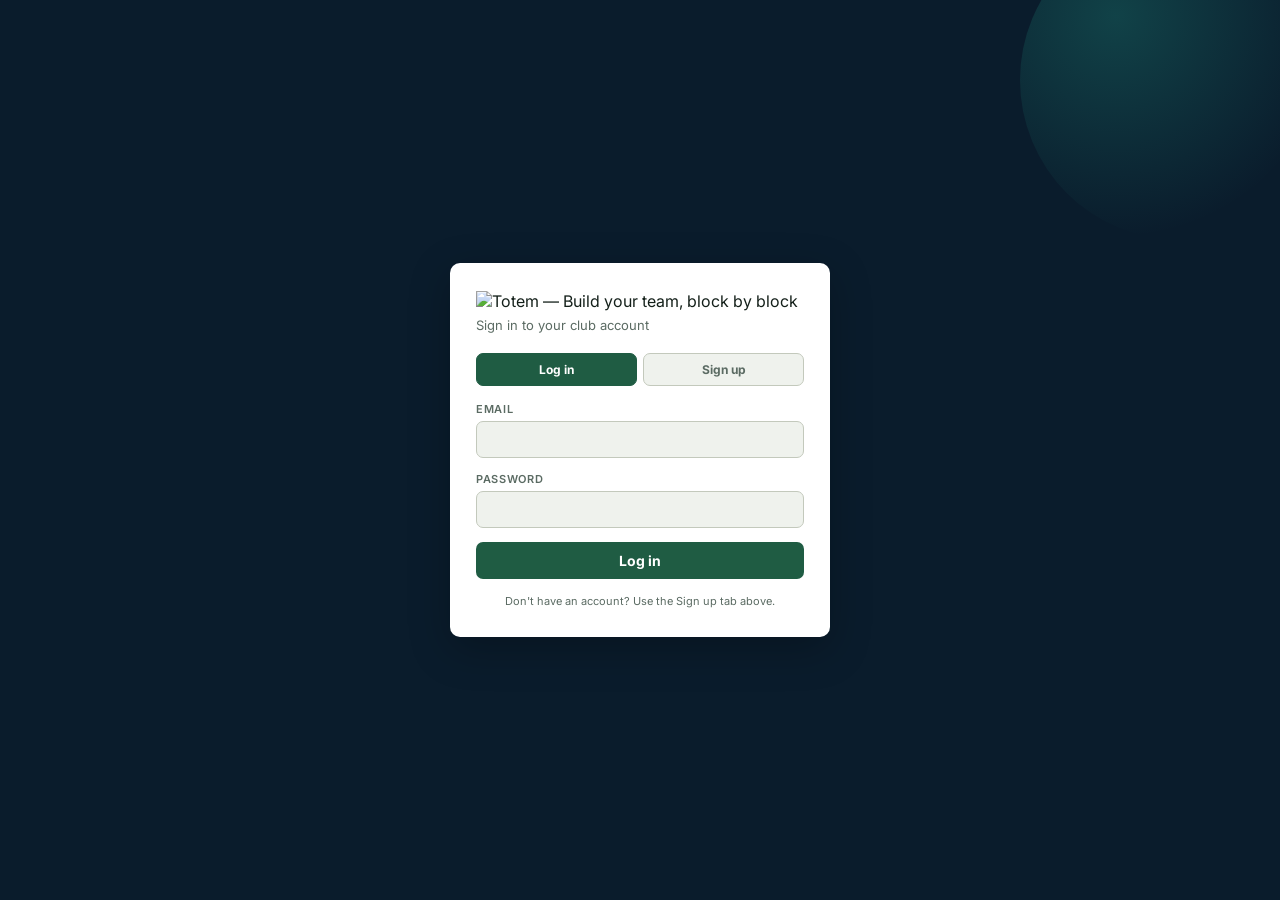
==== index.html @ a927e895 "Add files via upload" ====
<!DOCTYPE html>
<html lang="en">
<head>
<meta charset="UTF-8">
<meta name="viewport" content="width=device-width, initial-scale=1.0">
<title>Totem™ — Team Selection</title>
<link rel="preconnect" href="https://fonts.googleapis.com">
<link href="https://fonts.googleapis.com/css2?family=Bebas+Neue&family=Inter:wght@400;500;600;700&family=JetBrains+Mono:wght@500;700&display=swap" rel="stylesheet">
<link rel="stylesheet" href="styles.css">
</head>
<body>

<div class="auth-shell" id="authShell">
  <div class="auth-card">
    <img class="auth-logo" src="totem-logo.png" alt="Totem — Build your team, block by block">
    <p class="auth-tagline" id="authTagline">Sign in to your club account</p>

    <div class="auth-toggle">
      <button type="button" class="active" data-mode="login">Log in</button>
      <button type="button" data-mode="signup">Sign up</button>
    </div>

    <div id="authError" class="auth-error" style="display:none;"></div>
    <div id="authInfo" class="auth-info" style="display:none;"></div>

    <!-- signup-only: which kind of signup -->
    <div class="field" id="signupTypeField" style="display:none;">
      <div class="auth-toggle">
        <button type="button" class="active" data-signup-type="create">Create a new club</button>
        <button type="button" data-signup-type="join">Join an existing club</button>
      </div>
    </div>
    <div class="field" id="orgNameField" style="display:none;">
      <label>Club / school / team name</label>
      <input type="text" id="authOrgName" placeholder="e.g. Riverside Primary">
    </div>
    <div class="field" id="orgTypeField" style="display:none;">
      <label>What best describes you?</label>
      <div class="chip-check-row">
        <label class="chip-check"><input type="radio" name="authOrgType" value="club" checked><span>Club or single team</span></label>
        <label class="chip-check"><input type="radio" name="authOrgType" value="school"><span>School (multiple teams/sports)</span></label>
      </div>
    </div>
    <div class="field" id="inviteCodeField" style="display:none;">
      <label>Invite code</label>
      <input type="text" id="authInviteCode" placeholder="8-character code from your club admin">
    </div>

    <div class="field">
      <label>Email</label>
      <input type="email" id="authEmail" autocomplete="username">
    </div>
    <div class="field">
      <label>Password</label>
      <input type="password" id="authPassword" autocomplete="current-password">
    </div>
    <button class="btn btn-primary" id="btnLogin" style="width:100%;">Log in</button>
    <p class="auth-hint" id="authHint">Don't have an account? Use the Sign up tab above.</p>
  </div>
</div>

<div id="appRoot" style="display:none;">
<header class="top">
  <div class="header-account" id="headerAccount" style="display:none;">
    <span id="headerAccountEmail"></span>
    <button type="button" id="btnInviteStaff" style="display:none;">Invite staff</button>
    <button type="button" id="btnRenameClub" style="display:none;">Club settings</button>
    <button type="button" id="btnLogout">Log out</button>
  </div>
  <div class="brand-row">
    <div class="totem-mark-icon"><img src="totem-icon-white.png" alt="Totem"></div>
    <h1>TOTEM<sup class="tm">™</sup></h1>
    <span class="org-badge" id="orgBadge" style="display:none;"></span>
  </div>
  <p class="tagline">Build your team, block by block.</p>
  <nav class="sports" id="sportTabs"></nav>
</header>

<nav class="quicknav" id="quicknav">
  <button type="button" data-target="sec-roster">Roster</button>
  <button type="button" data-target="sec-picks">Picks</button>
  <button type="button" data-target="sec-sides">Sides</button>
  <button type="button" data-target="sec-fixtures">Fixtures</button>
  <button type="button" data-target="sec-results">Results</button>
  <button type="button" data-target="sec-coaches">Coaches</button>
  <button type="button" data-target="sec-leaderboard">Leaderboard</button>
</nav>

<div class="usage-banner" id="usageBanner" style="display:none;"></div>

<main>

  <div class="panel add-form" id="addForm">
    <div class="field grow">
      <label>Player name</label>
      <input type="text" id="inName" placeholder="e.g. Amahle Dlamini">
    </div>
    <div class="field">
      <label>Date of birth</label>
      <input type="date" id="inDob" style="width:150px;">
    </div>
    <div class="field" id="inPositionField">
      <label id="inPositionLabel">Position</label>
      <select id="inPosition"></select>
    </div>
    <div class="field grow" id="inPositionsMultiField" style="display:none;">
      <label id="inPositionsMultiLabel">Events</label>
      <div class="multiselect" id="inPositionsMultiWrap">
        <button type="button" class="multiselect-toggle" id="inPositionsMultiToggle">Select events ▾</button>
        <div class="multiselect-panel" id="inPositionsMulti"></div>
      </div>
    </div>
    <div class="field">
      <label>VO2 max (optional)</label>
      <input type="number" id="inVo2max" min="10" max="90" step="0.1" placeholder="e.g. 48.5" style="width:100px;">
    </div>
    <button class="btn btn-primary" id="btnAddPlayer">+ Add player</button>
  </div>
  <p class="dob-hint">Age group is based on the age a player turns during this calendar year — e.g. anyone turning 9 this year plays U9, whether or not their birthday has happened yet. VO2 max is read from whatever fitness app/device a family already uses (Garmin, Apple Fitness, Samsung Health, Suunto) and typed in — no device connection needed.</p>

  <div class="section-title">
    <h2>Metric fields</h2>
    <button class="settings-toggle" id="toggleMetrics">Manage fields</button>
  </div>
  <div class="panel metric-manager" id="metricManager">
    <div id="metricFieldList"></div>
    <div class="metric-manager-row">
      <input type="text" id="newFieldName" placeholder="Add a new metric, e.g. Endurance">
      <button class="btn btn-ghost btn-small" id="btnAddField">Add field</button>
    </div>
  </div>

  <div class="section-title">
    <h2 id="positionsTitle">Positions</h2>
    <button class="settings-toggle" id="togglePositions">Manage positions</button>
  </div>
  <div class="panel metric-manager" id="positionsManager">
    <div class="field" id="positionsAgeGroupField" style="display:none; margin-bottom:10px;">
      <label id="positionsAgeGroupLabel">Age group</label>
      <select id="positionsAgeGroupSelect" style="width:110px;"></select>
    </div>
    <div id="positionFieldList"></div>
    <div class="metric-manager-row">
      <input type="text" id="newPositionName" placeholder="Add a new position">
      <button class="btn btn-ghost btn-small" id="btnAddPosition">Add</button>
    </div>
  </div>

  <div class="section-title" id="sec-coaches">
    <h2>Head coaches</h2>
    <span class="sub">one coach per age group</span>
  </div>
  <div class="panel add-form" id="coachAddForm">
    <div class="field">
      <label>Age group</label>
      <select id="inCoachAgeGroup" style="width:110px;"></select>
    </div>
    <div class="field grow">
      <label>Coach name</label>
      <input type="text" id="inCoachName" placeholder="e.g. Thabo Nkosi">
    </div>
    <div class="field grow">
      <label>Email (required)</label>
      <input type="email" id="inCoachEmail" placeholder="coach@club.com">
    </div>
    <div class="field">
      <label>Cellphone (optional)</label>
      <input type="tel" id="inCoachPhone" placeholder="082 123 4567">
    </div>
    <button class="btn btn-primary" id="btnAddCoach">+ Assign coach</button>
  </div>
  <div id="coachGrid" class="picks-grid"></div>

  <div class="section-title" id="sec-roster">
    <h2 id="rosterTitle">Roster</h2>
    <span class="sub">tap a card to rate</span>
  </div>

  <div class="filters">
    <input type="text" id="filterSearch" placeholder="Search by name…" class="roster-search">
    <select id="filterAge">
      <option value="">All ages</option>
    </select>
    <select id="filterPosition">
      <option value="">All positions</option>
    </select>
    <span class="count-chip" id="rosterCount"></span>
  </div>

  <div id="rosterGrid" class="grid"></div>

  <div class="section-title" id="sec-picks">
    <h2>Totem picks</h2>
    <span class="sub" id="picksSub">best-rated player per position &amp; age group</span>
  </div>
  <div id="picksGrid" class="picks-grid"></div>

  <div class="section-title" id="sec-sides">
    <h2>Team sides</h2>
    <span class="sub" id="sidesSub">players ranked into A–E sides by position &amp; age group</span>
  </div>
  <div class="sides-tabs" id="sidesAgeTabs"></div>
  <div class="coach-banner" id="sidesCoachBanner"></div>
  <div id="sidesBoard" class="sides-board"></div>

  <div class="section-title" id="sec-fixtures">
    <h2>Fixtures calendar</h2>
    <span class="sub" id="fixturesSub">plan matches &amp; auto-build the best team per age group</span>
  </div>
  <div class="panel fixtures-panel">
    <div class="calendar-head">
      <button class="btn btn-ghost btn-small" id="calPrev">‹</button>
      <div class="calendar-title" id="calTitle"></div>
      <button class="btn btn-ghost btn-small" id="calNext">›</button>
      <button class="btn btn-primary btn-small" id="btnAddFixture" style="margin-left:auto;">+ Add fixture</button>
    </div>
    <div class="calendar-grid" id="calendarGrid"></div>
  </div>

  <div id="fixtureList" class="fixture-list"></div>
  <div id="fixtureDetail"></div>

  <div class="section-title" id="sec-results">
    <h2>Results &amp; stats</h2>
    <span class="sub">season record, top scorers &amp; personal bests</span>
  </div>
  <div class="sides-tabs" id="dashAgeTabs"></div>
  <button class="btn btn-ghost btn-small" id="btnPrintSeason" style="margin-bottom:14px;" type="button">Print season summary</button>
  <div id="dashBody"></div>

  <div class="section-title" id="sec-leaderboard">
    <h2>Coach leaderboard</h2>
    <span class="sub">win rate across every team sport &amp; age group, club-wide</span>
  </div>
  <div id="coachLeaderboard"></div>

  <footer class="note">
    Totem stores your roster locally to this app. Ratings are out of 10 per metric.
    <span class="legal">Totem™ is a trademark of Hyperianlabs. All rights reserved.</span>
  </footer>
</main>

<button class="back-to-top" id="backToTop" title="Back to top" type="button">↑</button>

<div class="overlay" id="fixtureModal">
  <div class="modal modal-wide">
    <h3 id="fixtureModalTitle">Add a fixture</h3>
    <div class="field" id="fxTypeField" style="display:none;">
      <label>Type</label>
      <div class="chip-check-row">
        <label class="chip-check"><input type="radio" name="fxType" value="match" checked><span>Match (vs opponent)</span></label>
        <label class="chip-check"><input type="radio" name="fxType" value="trial"><span>Trial (time trial)</span></label>
      </div>
    </div>
    <div class="field">
      <label>Date</label>
      <input type="date" id="fxDate">
    </div>
    <div class="field grow">
      <label id="fxOpponentLabel">Opponent</label>
      <input type="text" id="fxOpponent" placeholder="e.g. St Mary's">
    </div>
    <div class="field">
      <label>Venue (optional)</label>
      <input type="text" id="fxVenue" list="venueList" placeholder="Home / Away / Ground name" autocomplete="off">
      <datalist id="venueList"></datalist>
    </div>
    <div class="field">
      <label>Venue address (optional)</label>
      <input type="text" id="fxVenueAddress" placeholder="For directions — saved for next time you use this venue">
    </div>
    <div class="field">
      <label id="fxAgeGroupsLabel">Age groups &amp; sides playing</label>
      <div id="fxAgeGroups" class="fx-groups"></div>
    </div>
    <div class="modal-actions">
      <button class="btn btn-ghost btn-small" id="cancelFixture">Cancel</button>
      <button class="btn btn-primary btn-small" id="confirmFixture">Save fixture</button>
    </div>
  </div>
</div>

<div class="overlay" id="resultModal">
  <div class="modal modal-wide">
    <h3 id="resultModalTitle">Capture result</h3>
    <div id="resultModalBody"></div>
    <div class="modal-actions">
      <button class="btn btn-ghost btn-small" id="cancelResult">Cancel</button>
      <button class="btn btn-primary btn-small" id="confirmResult">Save result</button>
    </div>
  </div>
</div>

<div class="overlay" id="trialResultModal">
  <div class="modal modal-wide">
    <h3 id="trialResultModalTitle">Capture trial results</h3>
    <div id="trialResultModalBody"></div>
    <div class="modal-actions">
      <button class="btn btn-ghost btn-small" id="cancelTrialResult">Cancel</button>
      <button class="btn btn-primary btn-small" id="confirmTrialResult">Save results</button>
    </div>
  </div>
</div>

<div class="overlay" id="renameClubModal">
  <div class="modal">
    <h3>Club settings</h3>
    <div class="field">
      <label>Club / school / team name</label>
      <input type="text" id="renameClubInput" placeholder="e.g. Kingsmead">
    </div>
    <div class="field">
      <label>What best describes you?</label>
      <div class="chip-check-row">
        <label class="chip-check"><input type="radio" name="renameClubType" value="club"><span>Club or single team</span></label>
        <label class="chip-check"><input type="radio" name="renameClubType" value="school"><span>School (multiple teams/sports)</span></label>
      </div>
      <p class="icon-picker-hint">This affects your free-plan usage allowance — schools naturally rack up more results across more teams.</p>
    </div>
    <div class="modal-actions">
      <button class="btn btn-ghost btn-small" id="cancelRenameClub">Cancel</button>
      <button class="btn btn-primary btn-small" id="confirmRenameClub">Save</button>
    </div>
  </div>
</div>

<div class="overlay" id="sportModal">
  <div class="modal modal-wide">
    <h3>Add a sport</h3>
    <div class="field">
      <label>Quick add</label>
      <div class="chip-check-row">
        <button type="button" class="btn btn-ghost btn-small" id="quickAddSwimming">+ Swimming</button>
        <button type="button" class="btn btn-ghost btn-small" id="quickAddAthletics">+ Athletics</button>
      </div>
      <p class="icon-picker-hint">Pre-built with the right events per age group — or set up any other sport manually below.</p>
    </div>
    <div class="field">
      <label>Sport name</label>
      <input type="text" id="newSportName" placeholder="e.g. Rugby">
    </div>
    <div class="field">
      <label>Icon</label>
      <div class="icon-picker" id="newSportIconPicker"></div>
      <p class="icon-picker-hint">No match? No problem — Totem shows a clean initials badge automatically.</p>
    </div>
    <div class="field">
      <label id="newSportPositionsLabel">Positions (comma separated)</label>
      <input type="text" id="newSportPositions" placeholder="e.g. Prop, Hooker, Fly-half">
    </div>
    <div class="field">
      <label>Sport type</label>
      <div class="chip-check-row">
        <label class="chip-check"><input type="radio" name="newSportType" value="team" checked><span>Team (score-based)</span></label>
        <label class="chip-check"><input type="radio" name="newSportType" value="individual"><span>Individual (times/places)</span></label>
      </div>
    </div>
    <div class="modal-actions">
      <button class="btn btn-ghost btn-small" id="cancelSport">Cancel</button>
      <button class="btn btn-primary btn-small" id="confirmSport">Add sport</button>
    </div>
  </div>
</div>

<script src="https://cdn.jsdelivr.net/npm/@supabase/supabase-js@2/dist/umd/supabase.min.js"></script>
<script src="config.js"></script>
<script src="app.js"></script>
</div><!-- /#appRoot -->
</body>
</html>
---- styles.css ----
:root{
    --ink:#14201A;
    --chalk:#EFF2ED;
    --panel:#FFFFFF;
    --pitch:#1F5C43;
    --pitch-deep:#123527;
    --pitch-light:#2E7A57;
    --gold:#E3A62F;
    --gold-deep:#B9840F;
    --clay:#C1542E;
    --slate:#5B6B63;
    --line:#DBDFD5;
    --line-strong:#C3C9BC;
    --radius:10px;
    --shadow:0 1px 2px rgba(20,32,26,0.06), 0 6px 20px rgba(20,32,26,0.06);
    /* Totem brand (rebrand palette) */
    --brand-navy:#0A1C2C;
    --brand-navy-deep:#0A1A18;
    --brand-mint:#30EFC6;
    --brand-mint-deep:#14B891;
  }
  html{scroll-behavior:smooth; scroll-padding-top:52px;}
  *{box-sizing:border-box;}
  body{
    margin:0;
    background:var(--chalk);
    color:var(--ink);
    font-family:'Inter',sans-serif;
    -webkit-font-smoothing:antialiased;
  }
  .display{font-family:'Bebas Neue',sans-serif; letter-spacing:0.03em;}
  .mono{font-family:'JetBrains Mono',monospace;}

  /* ===== Header ===== */
  header.top{
    background:var(--brand-navy);
    color:var(--chalk);
    padding:22px 28px 18px;
    position:relative;
    overflow:hidden;
  }
  header.top::after{
    content:"";
    position:absolute; right:-40px; top:-60px;
    width:220px; height:220px; border-radius:50%;
    background:radial-gradient(circle at 30% 30%, rgba(48,239,198,0.22), transparent 70%);
  }
  .brand-row{display:flex; align-items:center; gap:14px; position:relative; z-index:1;}
  .brand-row h1{
    font-size:38px; margin:0; line-height:0.9;
    font-family:'Bebas Neue',sans-serif; letter-spacing:0.04em;
  }
  .brand-row h1 .tm{
    font-family:'Inter',sans-serif; font-size:14px; letter-spacing:0; font-weight:600;
    vertical-align:super; margin-left:2px; color:var(--brand-mint);
  }
  .totem-mark-icon{height:40px; width:auto; flex-shrink:0; display:flex; align-items:center;}
  .totem-mark-icon img{height:100%; width:auto; display:block;}
  .tagline{margin:2px 0 0; font-size:13px; color:#A9C9C0; font-weight:500; letter-spacing:0.02em; position:relative; z-index:1;}
  .org-badge{
    background:rgba(48,239,198,0.15); color:var(--brand-mint); border:1px solid rgba(48,239,198,0.35);
    font-family:'Inter',sans-serif; font-size:11px; font-weight:700; letter-spacing:0.03em;
    padding:4px 11px; border-radius:999px; align-self:center; margin-left:2px;
  }

  nav.sports{
    display:flex; gap:8px; margin-top:18px; flex-wrap:wrap; position:relative; z-index:1;
  }
  .sport-tab{
    display:flex; align-items:center; gap:8px;
    padding:9px 16px; border-radius:999px;
    background:rgba(255,255,255,0.08); color:var(--chalk);
    border:1px solid rgba(255,255,255,0.18);
    cursor:pointer; font-weight:600; font-size:14px;
    transition:background .15s ease, transform .1s ease;
  }
  .sport-tab:hover{background:rgba(255,255,255,0.16);}
  .sport-tab.active{background:var(--brand-mint); color:var(--brand-navy-deep); border-color:var(--brand-mint);}
  .sport-tab .icon{font-size:16px; display:inline-flex; align-items:center;}
  .sport-icon-svg{display:block; flex-shrink:0;}
  .ui-icon{display:inline-block; vertical-align:-2px; flex-shrink:0;}
  .sport-icon-badge{
    display:inline-flex; align-items:center; justify-content:center; flex-shrink:0;
    border-radius:50%; background:rgba(255,255,255,0.16); color:inherit; font-weight:800;
    letter-spacing:0.02em; line-height:1;
  }
  .sport-tab.active .sport-icon-badge{background:rgba(20,53,39,0.18);}
  .sport-tab.add{background:transparent; border-style:dashed;}

  /* ===== Quick nav ===== */
  .quicknav{
    position:sticky; top:0; z-index:40; background:var(--panel); border-bottom:1px solid var(--line);
    display:flex; gap:6px; padding:9px 20px; overflow-x:auto; box-shadow:0 1px 0 rgba(20,32,26,0.04);
    -ms-overflow-style:none; scrollbar-width:none;
  }
  .quicknav::-webkit-scrollbar{display:none;}

  .usage-banner{
    display:none; align-items:center; justify-content:center; gap:14px; flex-wrap:wrap;
    background:#FFF3E8; border-bottom:1px solid #F5D9BC; color:#8A5A1F;
    padding:10px 20px; font-size:13px; font-weight:600; text-align:center;
  }
  .usage-banner button{
    background:var(--pitch); color:#fff; border:none; border-radius:999px; padding:6px 16px;
    font-size:12px; font-weight:700; cursor:pointer; font-family:'Inter',sans-serif;
  }
  .quicknav button{
    flex-shrink:0; padding:6px 13px; border-radius:999px; font-size:12px; font-weight:700;
    color:var(--slate); background:var(--chalk); border:1px solid var(--line); cursor:pointer;
    font-family:'Inter',sans-serif; transition:background .12s ease, color .12s ease;
  }
  .quicknav button:hover{background:#E4E9DF; color:var(--pitch-deep);}
  .quicknav button.active{background:var(--pitch); color:#fff; border-color:var(--pitch);}

  .back-to-top{
    position:fixed; bottom:20px; right:20px; width:42px; height:42px; border-radius:50%;
    background:var(--pitch-deep); color:#fff; border:none; box-shadow:0 4px 14px rgba(0,0,0,0.25);
    font-size:16px; cursor:pointer; display:none; align-items:center; justify-content:center;
    z-index:45; transition:background .15s ease;
  }
  .back-to-top:hover{background:var(--pitch);}
  .back-to-top.show{display:flex;}

  /* ===== Layout ===== */
  main{max-width:1180px; margin:0 auto; padding:24px 28px 60px;}

  .panel{
    background:var(--panel); border:1px solid var(--line);
    border-radius:var(--radius); box-shadow:var(--shadow);
  }

  .section-title{
    display:flex; align-items:center; justify-content:space-between;
    margin:28px 0 12px;
  }
  .section-title h2{
    font-family:'Bebas Neue',sans-serif; letter-spacing:0.03em;
    font-size:22px; margin:0; color:var(--pitch-deep);
  }
  .section-title .sub{font-size:12px; color:var(--slate); font-weight:500;}

  /* ===== Add player form ===== */
  .add-form{
    padding:18px 20px; display:flex; gap:12px; flex-wrap:wrap; align-items:flex-end;
  }
  .dob-hint{font-size:11px; color:var(--slate); margin:6px 2px 0; line-height:1.5;}
  .dob-estimated{color:var(--gold-deep); font-weight:700; font-size:10px;}
  .field{display:flex; flex-direction:column; gap:5px;}
  .field label{font-size:11px; text-transform:uppercase; letter-spacing:0.06em; color:var(--slate); font-weight:600;}
  .field input, .field select{
    border:1px solid var(--line-strong); border-radius:7px; padding:9px 10px;
    font-size:14px; font-family:'Inter',sans-serif; background:var(--chalk);
    min-width:120px;
  }
  .field input:focus, .field select:focus{outline:2px solid var(--pitch-light); outline-offset:1px;}
  .field.grow{flex:1; min-width:160px;}
  .btn{
    border:none; border-radius:7px; padding:10px 18px; font-weight:700; font-size:14px;
    cursor:pointer; font-family:'Inter',sans-serif; transition:transform .08s ease, filter .15s ease;
  }
  .btn:active{transform:scale(0.97);}
  .btn-primary{background:var(--pitch); color:#fff;}
  .btn-primary:hover{filter:brightness(1.1);}
  .btn-ghost{background:transparent; color:var(--pitch-deep); border:1px solid var(--line-strong);}
  .btn-ghost:hover{background:var(--chalk);}
  .btn-danger{background:transparent; color:var(--clay); border:1px solid transparent;}
  .btn-danger:hover{text-decoration:underline;}
  .btn-small{padding:6px 12px; font-size:12px;}

  /* ===== Filters ===== */
  .filters{display:flex; gap:10px; align-items:center; margin:14px 0; flex-wrap:wrap;}
  .roster-search{
    border:1px solid var(--line-strong); border-radius:999px; padding:7px 14px;
    font-size:13px; font-family:'Inter',sans-serif; background:var(--panel); min-width:160px;
  }
  .roster-search:focus{outline:2px solid var(--pitch-light); outline-offset:1px;}
  .filters select{
    border:1px solid var(--line-strong); border-radius:999px; padding:7px 14px;
    font-size:13px; background:var(--panel); font-weight:500;
  }
  .count-chip{
    margin-left:auto; font-size:12px; color:var(--slate); font-weight:600;
  }

  /* ===== Roster grid ===== */
  .roster-empty{
    padding:50px 20px; text-align:center; color:var(--slate);
  }
  .roster-empty .glyph{display:flex; align-items:center; justify-content:center; margin-bottom:10px; color:var(--line-strong);}
  .roster-empty h3{margin:0 0 6px; color:var(--pitch-deep); font-family:'Bebas Neue',sans-serif; letter-spacing:0.03em; font-size:20px;}

  .grid{
    display:grid; grid-template-columns:repeat(auto-fill, minmax(250px,1fr)); gap:14px;
  }

  .player-card{
    background:var(--panel); border:1px solid var(--line); border-radius:var(--radius);
    padding:16px; position:relative; box-shadow:var(--shadow);
    display:flex; flex-direction:column; gap:12px;
  }
  .player-card.pick{
    border-color:var(--gold);
    box-shadow:0 0 0 2px rgba(227,166,47,0.35), var(--shadow);
  }
  .pick-badge{
    position:absolute; top:-9px; right:12px;
    background:var(--gold); color:var(--pitch-deep);
    font-size:10px; font-weight:800; letter-spacing:0.05em;
    padding:3px 9px; border-radius:999px; text-transform:uppercase;
    box-shadow:0 2px 6px rgba(0,0,0,0.15);
  }
  .card-head{display:flex; justify-content:space-between; align-items:flex-start; gap:8px;}
  .card-head .name{font-size:17px; font-weight:700; margin:0;}
  .card-head .meta{font-size:12px; color:var(--slate); margin-top:2px;}
  .badge-row{display:flex; gap:6px; flex-wrap:wrap;}
  .badge{
    font-size:11px; font-weight:700; padding:3px 8px; border-radius:999px;
    background:var(--chalk); color:var(--pitch-deep); border:1px solid var(--line);
  }

  .card-body{display:flex; gap:14px; align-items:center; flex-wrap:wrap;}
  .vo2-box{border-left:1px dashed var(--line); padding-left:14px;}
  .vo2-box .val{color:var(--gold-deep);}
  .totem-mini{display:flex; gap:3px; align-items:flex-end; height:54px;}
  .totem-mini .blk{width:9px; border-radius:2px;}
  .score-box{display:flex; flex-direction:column; align-items:flex-start;}
  .score-box .val{font-family:'JetBrains Mono',monospace; font-size:26px; font-weight:700; color:var(--pitch-deep); line-height:1;}
  .score-box .lbl{font-size:10px; color:var(--slate); text-transform:uppercase; letter-spacing:0.05em; margin-top:2px;}

  .card-actions{display:flex; gap:8px; margin-top:auto;}

  /* expanded metrics */
  .metrics-panel{
    border-top:1px dashed var(--line); padding-top:12px; display:flex; flex-direction:column; gap:10px;
  }
  .metric-row{display:flex; align-items:center; gap:10px;}
  .metric-row .m-label{font-size:12px; width:92px; flex-shrink:0; color:var(--slate); font-weight:600;}
  .metric-row input[type=range]{flex:1; accent-color:var(--pitch);}
  .metric-row .m-val{font-family:'JetBrains Mono',monospace; font-size:13px; width:22px; text-align:right; font-weight:700; color:var(--pitch-deep);}

  /* ===== Top picks panel ===== */
  .picks-grid{display:grid; grid-template-columns:repeat(auto-fill,minmax(210px,1fr)); gap:12px;}
  .pick-card{
    background:var(--pitch-deep); color:var(--chalk); border-radius:var(--radius);
    padding:14px 16px; position:relative; overflow:hidden;
  }
  .pick-card::before{
    content:""; position:absolute; right:-20px; bottom:-30px; width:110px; height:110px;
    border-radius:50%; background:radial-gradient(circle, rgba(227,166,47,0.25), transparent 70%);
  }
  .pick-card .pos{font-size:11px; letter-spacing:0.08em; text-transform:uppercase; color:var(--gold); font-weight:800;}
  .pick-card .pname{font-size:19px; font-weight:700; margin:3px 0 2px;}
  .pick-card .page{font-size:12px; color:#CFE3D6;}
  .pick-card .pscore{font-family:'JetBrains Mono',monospace; font-size:22px; font-weight:700; margin-top:8px; color:var(--gold);}

  /* ===== Settings / metric fields ===== */
  .settings-toggle{
    display:flex; align-items:center; gap:6px; font-size:12px; color:var(--slate);
    background:transparent; border:none; cursor:pointer; font-weight:600; padding:4px 0;
  }
  .settings-toggle:hover{color:var(--pitch-deep);}
  .metric-manager{padding:16px 20px; display:none; flex-direction:column; gap:10px;}
  .metric-manager.open{display:flex;}
  .metric-manager-row{display:flex; gap:8px; align-items:center;}
  .metric-manager-row input{
    flex:1; border:1px solid var(--line-strong); border-radius:7px; padding:7px 10px; font-size:13px;
  }

  /* ===== Modal ===== */
  .overlay{
    position:fixed; inset:0; background:rgba(20,32,26,0.45);
    display:none; align-items:center; justify-content:center; z-index:50; padding:20px;
  }
  .overlay.open{display:flex;}
  .modal{
    background:var(--panel); border-radius:var(--radius); padding:22px; width:100%; max-width:380px;
    box-shadow:0 12px 40px rgba(0,0,0,0.25);
  }
  .modal h3{margin:0 0 14px; font-family:'Bebas Neue',sans-serif; font-size:22px; letter-spacing:0.03em; color:var(--pitch-deep);}
  .modal .field{width:100%; margin-bottom:12px;}

  .icon-picker{display:grid; grid-template-columns:repeat(6,1fr); gap:6px;}
  .icon-swatch{
    display:flex; flex-direction:column; align-items:center; gap:3px; padding:8px 4px;
    border:1px solid var(--line-strong); border-radius:8px; background:var(--chalk); cursor:pointer;
  }
  .icon-swatch:hover{background:#E4E9DF;}
  .icon-swatch.selected{background:var(--pitch); border-color:var(--pitch); color:#fff;}
  .icon-swatch .sport-icon-svg{width:18px; height:18px;}
  .icon-swatch span.label{font-size:8px; font-weight:600; text-align:center; line-height:1.1;}
  .icon-picker-hint{font-size:11px; color:var(--slate); margin:6px 0 0;}
  .modal .field input{width:100%;}
  .modal-actions{display:flex; justify-content:flex-end; gap:8px; margin-top:8px;}

  footer.note{text-align:center; color:var(--slate); font-size:11px; margin-top:36px; line-height:1.7;}
  footer.note .legal{display:block; opacity:0.8;}

  /* ===== Team Sides ===== */
  .sides-tabs{display:flex; gap:8px; flex-wrap:wrap; margin:14px 0;}
  .side-tab{
    padding:7px 16px; border-radius:999px; border:1px solid var(--line-strong);
    background:var(--panel); color:var(--pitch-deep); font-weight:700; font-size:13px;
    cursor:pointer;
  }
  .side-tab.active{background:var(--pitch); color:#fff; border-color:var(--pitch);}
  .sides-board{display:grid; grid-template-columns:repeat(auto-fill,minmax(230px,1fr)); gap:14px;}
  .side-card{
    background:var(--panel); border:1px solid var(--line); border-radius:var(--radius);
    box-shadow:var(--shadow); overflow:hidden;
  }
  .side-card .side-head{
    background:var(--pitch-deep); color:var(--chalk); padding:10px 14px;
    display:flex; align-items:center; gap:8px;
  }
  .side-card .side-head .letter{
    font-family:'Bebas Neue',sans-serif; font-size:20px; letter-spacing:0.05em;
  }
  .side-card .side-head .side-name{font-size:11px; color:var(--gold); font-weight:700; letter-spacing:0.04em; text-transform:uppercase;}
  .print-btn{
    margin-left:auto; background:rgba(255,255,255,0.1); border:1px solid rgba(255,255,255,0.25);
    border-radius:6px; color:var(--chalk); font-size:13px; padding:5px 7px; cursor:pointer; flex-shrink:0;
    display:inline-flex; align-items:center; justify-content:center;
  }
  .print-btn:hover{background:rgba(255,255,255,0.2);}

  .availability-panel{padding:14px 16px; margin-top:14px;}
  .availability-head{font-size:11px; font-weight:700; text-transform:uppercase; letter-spacing:0.04em; color:var(--slate); margin-bottom:8px;}
  .availability-head .bench-sub{text-transform:none; font-weight:500; letter-spacing:0; margin-left:4px;}
  .availability-list{display:flex; flex-wrap:wrap; gap:6px;}
  .avail-row{
    display:flex; align-items:center; gap:6px; border:1px solid var(--line-strong); border-radius:999px;
    padding:5px 10px; font-size:12px; font-weight:600; cursor:pointer; background:var(--chalk);
  }
  .avail-row input{accent-color:var(--clay);}
  .avail-row.is-unavailable{background:#FBE9E4; border-color:#F0C4B6; color:var(--clay); text-decoration:line-through;}
  .side-card .side-body{padding:6px 0;}
  .side-slot{
    display:flex; align-items:center; justify-content:space-between; gap:8px;
    padding:8px 14px; border-bottom:1px dashed var(--line); font-size:13px;
  }
  .side-slot:last-child{border-bottom:none;}
  .side-slot .slot-pos{color:var(--slate); font-weight:700; font-size:11px; text-transform:uppercase; letter-spacing:0.03em; width:64px; flex-shrink:0;}
  .side-slot .slot-name{flex:1; font-weight:600;}
  .side-slot .slot-empty{color:var(--line-strong); font-style:italic; font-weight:500;}
  .side-slot .slot-score{font-family:'JetBrains Mono',monospace; font-weight:700; color:var(--pitch-deep); font-size:12px;}

  /* ===== Fixtures ===== */
  .fixtures-panel{padding:16px 18px;}
  .calendar-head{display:flex; align-items:center; gap:10px; margin-bottom:14px; flex-wrap:wrap;}
  .calendar-title{font-family:'Bebas Neue',sans-serif; font-size:18px; letter-spacing:0.03em; color:var(--pitch-deep); min-width:150px; text-align:center;}
  .calendar-grid{display:grid; grid-template-columns:repeat(7,1fr); gap:6px;}
  .cal-dow{font-size:11px; font-weight:700; text-transform:uppercase; letter-spacing:0.04em; color:var(--slate); text-align:center; padding-bottom:4px;}
  .cal-cell{
    min-height:74px; border:1px solid var(--line); border-radius:8px; padding:6px;
    background:var(--chalk); cursor:pointer; display:flex; flex-direction:column; gap:4px;
    transition:background .12s ease;
  }
  .cal-cell:hover{background:#E4E9DF;}
  .cal-cell.empty{border:none; background:transparent; cursor:default;}
  .cal-cell.today{border-color:var(--gold); box-shadow:inset 0 0 0 1px var(--gold);}
  .cal-daynum{font-size:11px; font-weight:700; color:var(--slate);}
  .cal-chips{display:flex; flex-direction:column; gap:3px;}
  .cal-birthday-flag{font-size:11px; cursor:default;}
  .cal-birthday-names{font-size:9px; color:var(--gold-deep); font-weight:700; margin-top:2px; line-height:1.3; overflow:hidden; text-overflow:ellipsis; white-space:nowrap;}
  .fixture-chip{
    border:none; border-radius:5px; background:var(--pitch); color:#fff;
    font-size:10px; font-weight:700; padding:3px 6px; text-align:left; cursor:pointer;
    white-space:nowrap; overflow:hidden; text-overflow:ellipsis;
  }
  .fixture-chip:hover{background:var(--pitch-light);}
  .fixture-chip.trial-chip{background:var(--gold-deep);}
  .fixture-chip.trial-chip:hover{background:var(--gold);}

  .fixture-list{display:flex; flex-direction:column; gap:10px; margin-top:14px;}
  .fixture-card{
    background:var(--panel); border:1px solid var(--line); border-radius:var(--radius);
    box-shadow:var(--shadow); padding:14px 16px; display:flex; align-items:center; justify-content:space-between; gap:12px; flex-wrap:wrap;
  }
  .fixture-date{font-size:11px; font-weight:700; text-transform:uppercase; color:var(--gold-deep); letter-spacing:0.03em;}
  .fixture-opp{font-size:16px; font-weight:700; margin-top:2px;}
  .fixture-venue{font-size:12px; color:var(--slate); margin-top:2px;}
  .directions-link{
    color:var(--pitch); font-weight:700; text-decoration:none; font-size:11px;
    display:inline-flex; align-items:center; gap:3px; margin-left:4px;
  }
  .directions-link:hover{text-decoration:underline;}
  .directions-link svg{width:11px; height:11px;}
  .fixture-groups{margin-top:6px; display:flex; gap:5px; flex-wrap:wrap;}
  .fixture-card-actions{display:flex; gap:8px;}

  .fx-chip{
    border:1px solid var(--line); border-radius:999px; padding:4px 10px; font-size:11px; font-weight:700;
    cursor:pointer; background:var(--chalk); color:var(--pitch-deep); font-family:'Inter',sans-serif;
  }
  .fx-chip:hover{filter:brightness(0.97);}
  .fx-chip.pending{background:#FBF3E1; color:var(--gold-deep); border-color:#F0DBA6;}
  .fx-chip.outcome-win{background:#E3F1E9; color:var(--pitch-deep); border-color:#BEE0CC;}
  .fx-chip.outcome-loss{background:#FBE9E4; color:var(--clay); border-color:#F0C4B6;}
  .fx-chip.outcome-draw{background:#FBF3E1; color:var(--gold-deep); border-color:#F0DBA6;}

  .chip-check-row{display:flex; gap:8px; flex-wrap:wrap;}

  .multiselect{position:relative;}
  .multiselect-toggle{
    width:100%; text-align:left; border:1px solid var(--line-strong); border-radius:7px;
    padding:9px 10px; font-size:14px; font-family:'Inter',sans-serif; background:var(--chalk);
    cursor:pointer; color:var(--ink);
  }
  .multiselect-toggle:hover{background:#E4E9DF;}
  .multiselect-panel{
    display:none; position:absolute; top:calc(100% + 4px); left:0; min-width:240px; max-height:240px;
    overflow-y:auto; background:var(--panel); border:1px solid var(--line-strong); border-radius:8px;
    box-shadow:0 8px 24px rgba(0,0,0,0.15); padding:8px; z-index:30; flex-direction:column; gap:2px;
  }
  .multiselect-panel.open{display:flex;}
  .multiselect-panel label{
    display:flex; align-items:center; gap:8px; padding:6px 8px; border-radius:6px; font-size:13px;
    font-weight:500; cursor:pointer;
  }
  .multiselect-panel label:hover{background:var(--chalk);}
  .multiselect-panel input{accent-color:var(--pitch);}
  .chip-check{
    display:flex; align-items:center; gap:5px; border:1px solid var(--line-strong); border-radius:999px;
    padding:5px 10px; font-size:12px; font-weight:600; cursor:pointer; background:var(--chalk);
  }
  .chip-check input{accent-color:var(--pitch);}

  .fx-groups{display:flex; flex-direction:column; gap:8px; max-height:320px; overflow-y:auto; padding-right:4px;}
  .fx-group-row{
    display:flex; align-items:center; gap:10px; flex-wrap:wrap;
    border:1px solid var(--line); border-radius:8px; padding:8px 10px; background:var(--chalk);
  }
  .fx-group-label{font-weight:700; font-size:13px; width:44px; flex-shrink:0;}

  /* ===== Editable team slots ===== */
  .slot-select{
    flex:1; border:1px solid transparent; background:transparent; font-family:'Inter',sans-serif;
    font-size:13px; font-weight:600; color:var(--ink); padding:3px 4px; border-radius:5px; cursor:pointer;
    appearance:auto; max-width:100%;
  }
  .slot-select:hover{background:#fff; border-color:var(--line-strong);}
  .slot-select:focus{outline:2px solid var(--pitch-light); outline-offset:1px;}
  .slot-unfilled-row .slot-select{color:var(--slate); font-style:italic; font-weight:500;}

  .bench-block{border-top:1px dashed var(--line); padding:10px 14px 12px;}
  .bench-head{font-size:11px; font-weight:700; text-transform:uppercase; letter-spacing:0.04em; color:var(--slate); margin-bottom:6px;}
  .bench-head .bench-sub{text-transform:none; font-weight:500; letter-spacing:0; margin-left:4px;}
  .bench-slot{padding:6px 0; border-bottom:none;}
  .bench-slot .slot-pos{color:var(--gold-deep);}

  /* ===== Head coaches ===== */
  .coach-card{padding-bottom:16px;}
  .coach-card .btn-danger{color:#F3B69E;}
  .coach-card .btn-danger:hover{color:#fff;}
  .coach-banner{
    display:inline-flex; align-items:center; gap:6px;
    font-size:12px; font-weight:600; color:var(--pitch-deep); background:#EAF3EE;
    border:1px solid #CFE3D6; border-radius:8px; padding:8px 12px; margin-bottom:12px;
  }
  .coach-banner.empty{background:var(--chalk); border-color:var(--line-strong); color:var(--slate); font-weight:500;}
  .coach-banner:empty{display:none;}

  /* ===== Results capture & fixture result panels ===== */
  .fixture-group-block{display:flex; flex-direction:column; gap:10px;}
  .modal.modal-wide{max-width:520px;}
  .result-entries{display:flex; flex-direction:column; gap:8px; margin-bottom:8px;}
  .result-row{display:flex; gap:6px; align-items:center; flex-wrap:wrap;}
  .result-row select{
    border:1px solid var(--line-strong); border-radius:7px; padding:8px 9px; font-size:13px;
    font-family:'Inter',sans-serif; background:var(--chalk); flex:1; min-width:120px;
  }
  .result-row input{
    border:1px solid var(--line-strong); border-radius:7px; padding:8px 9px; font-size:13px;
    font-family:'Inter',sans-serif; background:var(--chalk);
  }

  .result-panel{padding:14px 16px; display:flex; flex-direction:column; gap:8px;}
  .result-empty{align-items:flex-start;}
  .result-empty-msg{font-size:12px; color:var(--slate); font-style:italic;}
  .result-score-row{display:flex; align-items:center; gap:10px;}
  .result-outcome{
    font-family:'Bebas Neue',sans-serif; font-size:14px; letter-spacing:0.05em;
    padding:3px 10px; border-radius:999px; color:#fff; background:var(--slate);
  }
  .outcome-win .result-outcome{background:var(--pitch);}
  .outcome-loss .result-outcome{background:var(--clay);}
  .outcome-draw .result-outcome{background:var(--gold-deep);}
  .outcome-win{border-left:3px solid var(--pitch);}
  .outcome-loss{border-left:3px solid var(--clay);}
  .outcome-draw{border-left:3px solid var(--gold-deep);}
  .result-score{font-family:'JetBrains Mono',monospace; font-size:20px; font-weight:700; color:var(--pitch-deep);}
  .result-scorers{display:flex; gap:6px; flex-wrap:wrap;}
  .scorer-chip{
    font-size:11px; font-weight:700; padding:3px 9px; border-radius:999px;
    background:var(--chalk); color:var(--pitch-deep); border:1px solid var(--line);
  }
  .result-notes{font-size:12px; color:var(--slate); font-style:italic;}
  .result-lines{display:flex; flex-direction:column; gap:6px;}
  .result-line{display:flex; gap:8px; align-items:baseline; font-size:13px; flex-wrap:wrap;}
  .result-line-name{font-weight:700; flex-shrink:0;}
  .result-line-meta{color:var(--slate); font-size:12px;}
  .result-line-time{font-family:'JetBrains Mono',monospace; font-weight:700; color:var(--pitch-deep); margin-left:auto; font-size:12px;}

  /* ===== Stats dashboard ===== */
  .stats-grid{display:grid; grid-template-columns:repeat(auto-fit,minmax(100px,1fr)); gap:10px; margin-bottom:20px;}
  .stat-card{
    background:var(--panel); border:1px solid var(--line); border-radius:var(--radius);
    box-shadow:var(--shadow); padding:14px 10px; text-align:center;
  }
  .stat-val{font-family:'JetBrains Mono',monospace; font-size:22px; font-weight:700; color:var(--pitch-deep);}
  .stat-lbl{font-size:10px; text-transform:uppercase; letter-spacing:0.05em; color:var(--slate); font-weight:600; margin-top:3px;}

  .dash-columns{display:grid; grid-template-columns:repeat(auto-fit,minmax(260px,1fr)); gap:20px;}
  .dash-subhead{font-family:'Bebas Neue',sans-serif; letter-spacing:0.03em; font-size:16px; color:var(--pitch-deep); margin:0 0 10px;}
  .dash-empty{font-size:12px; color:var(--slate); font-style:italic;}

  .leader-list{display:flex; flex-direction:column; gap:2px; background:var(--panel); border:1px solid var(--line); border-radius:var(--radius); box-shadow:var(--shadow); overflow:hidden;}
  .leader-row{display:flex; justify-content:space-between; padding:9px 14px; font-size:13px; font-weight:600; border-bottom:1px dashed var(--line);}
  .leader-row:last-child{border-bottom:none;}
  .leader-row .mono{font-family:'JetBrains Mono',monospace; color:var(--pitch-deep);}

  .result-history{display:flex; flex-direction:column; gap:2px; background:var(--panel); border:1px solid var(--line); border-radius:var(--radius); box-shadow:var(--shadow); overflow:hidden;}
  .result-history-row{display:flex; align-items:center; gap:10px; padding:9px 14px; font-size:13px; border-bottom:1px dashed var(--line); border-left:3px solid var(--line-strong);}
  .result-history-row:last-child{border-bottom:none;}
  .result-history-row.outcome-win{border-left-color:var(--pitch);}
  .result-history-row.outcome-loss{border-left-color:var(--clay);}
  .result-history-row.outcome-draw{border-left-color:var(--gold-deep);}
  .rh-badge{
    font-family:'Bebas Neue',sans-serif; font-size:12px; width:20px; height:20px; border-radius:50%;
    display:flex; align-items:center; justify-content:center; background:var(--slate); color:#fff; flex-shrink:0;
  }
  .outcome-win .rh-badge{background:var(--pitch);}
  .outcome-loss .rh-badge{background:var(--clay);}
  .outcome-draw .rh-badge{background:var(--gold-deep);}
  .rh-date{color:var(--slate); font-size:11px; width:52px; flex-shrink:0;}
  .rh-opp{flex:1; font-weight:600;}
  .rh-score{color:var(--pitch-deep); font-weight:700;}

  /* ===== Coach leaderboard ===== */
  .coach-leaderboard-table{background:var(--panel); border:1px solid var(--line); border-radius:var(--radius); box-shadow:var(--shadow); overflow:hidden;}
  .clb-row{display:grid; grid-template-columns:2fr repeat(4,0.55fr) 0.8fr; gap:8px; padding:10px 14px; align-items:center; border-bottom:1px dashed var(--line); font-size:13px;}
  .clb-row:last-child{border-bottom:none;}
  .clb-head{background:var(--pitch-deep); color:var(--chalk); font-weight:700; font-size:11px; text-transform:uppercase; letter-spacing:0.04em;}
  .clb-name{font-weight:700;}
  .clb-sub{display:block; font-size:10px; color:var(--slate); font-weight:500; text-transform:none; letter-spacing:0;}
  .clb-top{background:#FBF3E1;}
  .clb-pct{font-weight:700; color:var(--pitch-deep);}
  .clb-row .mono{font-family:'JetBrains Mono',monospace;}

  /* ===== Notification toast ===== */
  .toast{
    position:fixed; bottom:20px; right:20px; max-width:320px; background:var(--pitch-deep); color:var(--chalk);
    padding:12px 16px; border-radius:8px; box-shadow:0 8px 24px rgba(0,0,0,0.25); font-size:13px; font-weight:600;
    z-index:100; opacity:0; transform:translateY(10px); transition:opacity .25s ease, transform .25s ease; pointer-events:none;
  }
  .toast.show{opacity:1; transform:translateY(0);}

  @media (max-width:600px){
    header.top{padding:18px 16px;}
    main{padding:18px 16px 40px;}
    .add-form{flex-direction:column; align-items:stretch;}
    .field.grow{min-width:0;}
    .cal-cell{min-height:56px;}
    .calendar-title{min-width:0;}
  }

/* ===== Auth screen ===== */
.auth-shell{
  min-height:100vh; display:flex; align-items:center; justify-content:center;
  background:var(--brand-navy); padding:20px; position:relative; overflow:hidden;
}
.auth-shell::after{
  content:""; position:absolute; right:-60px; top:-80px; width:320px; height:320px; border-radius:50%;
  background:radial-gradient(circle at 30% 30%, rgba(48,239,198,0.18), transparent 70%);
}
.auth-card{
  background:var(--panel); border-radius:var(--radius); box-shadow:0 12px 40px rgba(0,0,0,0.25);
  width:100%; max-width:380px; padding:28px 26px; position:relative; z-index:1;
}
.auth-logo{display:block; width:100%; height:auto; margin:0 0 6px;}
.auth-tagline{font-size:13px; color:var(--slate); margin:0 0 20px;}
.auth-card .field{width:100%; margin-bottom:14px;}
.auth-card .field input{width:100%;}
.auth-error{
  background:#FBE9E4; color:var(--clay); border:1px solid #F0C4B6; border-radius:7px;
  padding:9px 12px; font-size:13px; margin-bottom:14px;
}
.auth-info{
  background:#EAF3EE; color:var(--pitch-deep); border:1px solid #CFE3D6; border-radius:7px;
  padding:9px 12px; font-size:13px; margin-bottom:14px;
}
.auth-toggle{display:flex; gap:6px; margin-bottom:16px;}
.auth-toggle button{
  flex:1; padding:8px; border-radius:7px; border:1px solid var(--line-strong); background:var(--chalk);
  font-weight:700; font-size:12px; cursor:pointer; color:var(--slate); font-family:'Inter',sans-serif;
}
.auth-toggle button.active{background:var(--pitch); color:#fff; border-color:var(--pitch);}
.auth-hint{font-size:11px; color:var(--slate); margin:14px 0 0; line-height:1.5; text-align:center;}

.header-account{
  position:absolute; top:20px; right:28px; z-index:2;
  display:flex; align-items:center; gap:10px; font-size:12px; color:#CFE3D6;
}
.header-account button{
  background:rgba(255,255,255,0.1); color:var(--chalk); border:1px solid rgba(255,255,255,0.25);
  border-radius:999px; padding:6px 13px; font-size:12px; font-weight:700; cursor:pointer;
}
.header-account button:hover{background:rgba(255,255,255,0.2);}
@media (max-width:600px){
  .header-account{position:static; margin-bottom:10px; justify-content:flex-end;}
}
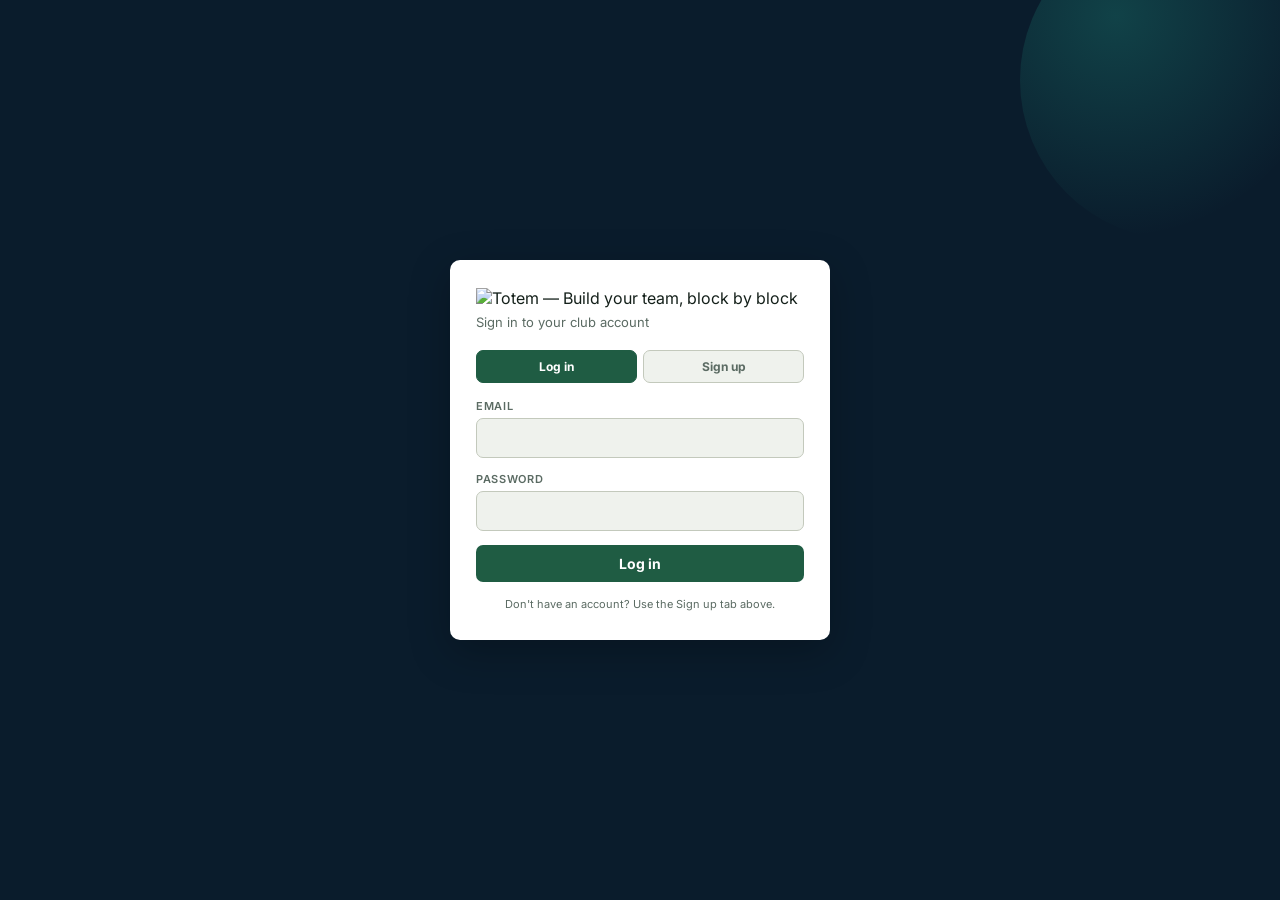
==== commit 6752a1bd: "Add files via upload" ====
--- a/index.html
+++ b/index.html
@@ -4,6 +4,16 @@
 <meta charset="UTF-8">
 <meta name="viewport" content="width=device-width, initial-scale=1.0">
 <title>Totem™ — Team Selection</title>
+
+<link rel="manifest" href="manifest.json">
+<meta name="theme-color" content="#0A1C2C">
+<link rel="icon" type="image/png" sizes="32x32" href="favicon-32.png">
+<link rel="icon" type="image/png" sizes="16x16" href="favicon-16.png">
+<link rel="apple-touch-icon" href="apple-touch-icon.png">
+<meta name="apple-mobile-web-app-capable" content="yes">
+<meta name="apple-mobile-web-app-status-bar-style" content="black-translucent">
+<meta name="apple-mobile-web-app-title" content="Totem">
+
 <link rel="preconnect" href="https://fonts.googleapis.com">
 <link href="https://fonts.googleapis.com/css2?family=Bebas+Neue&family=Inter:wght@400;500;600;700&family=JetBrains+Mono:wght@500;700&display=swap" rel="stylesheet">
 <link rel="stylesheet" href="styles.css">
@@ -34,6 +44,12 @@
       <label>Club / school / team name</label>
       <input type="text" id="authOrgName" placeholder="e.g. Riverside Primary">
     </div>
+    <div class="field duplicate-warning" id="duplicateWarningField" style="display:none;">
+      <div class="consent-status-box unconfirmed">A club with this exact name already exists. If you're staff at that club, use "Join an existing club" instead — ask your admin for the invite code. If this is genuinely a different, unrelated club, briefly explain how below to continue.</div>
+      <label style="margin-top:8px;">Why is this a different club?</label>
+      <textarea id="authDuplicateJustification" rows="2" placeholder="e.g. different branch/campus, unrelated club in another city..."></textarea>
+      <p class="icon-picker-hint">If you believe this club's name shouldn't be taken (e.g. it was registered by mistake), <a href="#" id="reportDuplicateLink">contact us</a> instead of proceeding.</p>
+    </div>
     <div class="field" id="orgTypeField" style="display:none;">
       <label>What best describes you?</label>
       <div class="chip-check-row">
@@ -41,6 +57,11 @@
         <label class="chip-check"><input type="radio" name="authOrgType" value="school"><span>School (multiple teams/sports)</span></label>
       </div>
     </div>
+    <div class="field consent-field" id="consentField" style="display:none;">
+      <label class="consent-check">
+        <input type="checkbox" id="authConsentCheck"><span class="consent-check-text">I confirm that we have, or will put in place, a process for obtaining parental/guardian consent before entering any child's information into Totem, in line with South Africa's POPIA. See our <a href="privacy.html" target="_blank" rel="noopener">Privacy Policy</a> and <a href="parental-consent-form-template.docx" target="_blank" rel="noopener">consent form template</a>.</span>
+      </label>
+    </div>
     <div class="field" id="inviteCodeField" style="display:none;">
       <label>Invite code</label>
       <input type="text" id="authInviteCode" placeholder="8-character code from your club admin">
@@ -62,10 +83,16 @@
 <div id="appRoot" style="display:none;">
 <header class="top">
   <div class="header-account" id="headerAccount" style="display:none;">
-    <span id="headerAccountEmail"></span>
-    <button type="button" id="btnInviteStaff" style="display:none;">Invite staff</button>
-    <button type="button" id="btnRenameClub" style="display:none;">Club settings</button>
-    <button type="button" id="btnLogout">Log out</button>
+    <button type="button" class="account-trigger" id="btnAccountMenu">
+      <span id="headerAccountEmail"></span>
+      <svg viewBox="0 0 24 24" fill="none" stroke="currentColor" stroke-width="2.5" width="12" height="12"><path d="M6 9l6 6 6-6"/></svg>
+    </button>
+    <div class="account-dropdown" id="accountDropdown" style="display:none;">
+      <button type="button" id="btnInviteStaff" style="display:none;">Invite staff</button>
+      <button type="button" id="btnRenameClub" style="display:none;">Club settings</button>
+      <button type="button" id="btnPlatformAdmin" style="display:none;">Platform Admin</button>
+      <button type="button" id="btnLogout">Log out</button>
+    </div>
   </div>
   <div class="brand-row">
     <div class="totem-mark-icon"><img src="totem-icon-white.png" alt="Totem"></div>
@@ -77,12 +104,12 @@
 </header>
 
 <nav class="quicknav" id="quicknav">
+  <button type="button" data-target="sec-coaches">Coaches</button>
+  <button type="button" data-target="sec-fixtures">Fixtures</button>
+  <button type="button" data-target="sec-picks">Picks</button>
   <button type="button" data-target="sec-roster">Roster</button>
-  <button type="button" data-target="sec-picks">Picks</button>
   <button type="button" data-target="sec-sides">Sides</button>
-  <button type="button" data-target="sec-fixtures">Fixtures</button>
   <button type="button" data-target="sec-results">Results</button>
-  <button type="button" data-target="sec-coaches">Coaches</button>
   <button type="button" data-target="sec-leaderboard">Leaderboard</button>
 </nav>
 
@@ -114,6 +141,10 @@
       <label>VO2 max (optional)</label>
       <input type="number" id="inVo2max" min="10" max="90" step="0.1" placeholder="e.g. 48.5" style="width:100px;">
     </div>
+    <div class="field">
+      <label>Guardian contact (optional)</label>
+      <input type="tel" id="inGuardianPhone" placeholder="082 123 4567" style="width:150px;">
+    </div>
     <button class="btn btn-primary" id="btnAddPlayer">+ Add player</button>
   </div>
   <p class="dob-hint">Age group is based on the age a player turns during this calendar year — e.g. anyone turning 9 this year plays U9, whether or not their birthday has happened yet. VO2 max is read from whatever fitness app/device a family already uses (Garmin, Apple Fitness, Samsung Health, Suunto) and typed in — no device connection needed.</p>
@@ -147,13 +178,19 @@
   </div>
 
   <div class="section-title" id="sec-coaches">
-    <h2>Head coaches</h2>
-    <span class="sub">one coach per age group</span>
+    <h2>Coaches</h2>
+    <span class="sub">a head coach per age group, or assign coaches to specific sides</span>
   </div>
   <div class="panel add-form" id="coachAddForm">
     <div class="field">
       <label>Age group</label>
       <select id="inCoachAgeGroup" style="width:110px;"></select>
+    </div>
+    <div class="field" id="inCoachSideField">
+      <label>Side</label>
+      <select id="inCoachSide" style="width:190px;">
+        <option value="">Head coach (all sides)</option>
+      </select>
     </div>
     <div class="field grow">
       <label>Coach name</label>
@@ -169,7 +206,38 @@
     </div>
     <button class="btn btn-primary" id="btnAddCoach">+ Assign coach</button>
   </div>
+  <p class="dob-hint">A head coach covers every side in their age group by default. Adding a coach for a specific side (A–E) overrides the head coach for that side only — everyone else still falls back to the head coach.</p>
   <div id="coachGrid" class="picks-grid"></div>
+
+  <div class="section-title" id="sec-fixtures">
+    <h2>Fixtures calendar</h2>
+    <span class="sub" id="fixturesSub">plan matches &amp; auto-build the best team per age group</span>
+  </div>
+  <div class="panel fixtures-panel">
+    <div class="calendar-head">
+      <button class="btn btn-ghost btn-small" id="calPrev">‹</button>
+      <div class="calendar-title" id="calTitle"></div>
+      <button class="btn btn-ghost btn-small" id="calNext">›</button>
+      <button class="btn btn-primary btn-small" id="btnAddFixture" style="margin-left:auto;">+ Add fixture</button>
+      <button class="btn btn-ghost btn-small" id="btnAddPractice">+ Add practice</button>
+    </div>
+    <div class="calendar-grid" id="calendarGrid"></div>
+  </div>
+
+  <div id="fixtureList" class="fixture-list"></div>
+  <div id="fixtureDetail"></div>
+
+  <div class="section-title" id="sec-practices">
+    <h2>Practice sessions</h2>
+    <span class="sub">attendance auto-updates the reliability rating</span>
+  </div>
+  <div id="practiceList" class="fixture-list"></div>
+
+  <div class="section-title" id="sec-picks">
+    <h2>Totem picks</h2>
+    <span class="sub" id="picksSub">best-rated player per position &amp; age group</span>
+  </div>
+  <div id="picksGrid" class="picks-grid"></div>
 
   <div class="section-title" id="sec-roster">
     <h2 id="rosterTitle">Roster</h2>
@@ -189,37 +257,18 @@
 
   <div id="rosterGrid" class="grid"></div>
 
-  <div class="section-title" id="sec-picks">
-    <h2>Totem picks</h2>
-    <span class="sub" id="picksSub">best-rated player per position &amp; age group</span>
-  </div>
-  <div id="picksGrid" class="picks-grid"></div>
-
   <div class="section-title" id="sec-sides">
     <h2>Team sides</h2>
     <span class="sub" id="sidesSub">players ranked into A–E sides by position &amp; age group</span>
   </div>
+  <div class="bench-size-control">
+    <label for="inBenchSize">Bench size for this sport:</label>
+    <input type="number" id="inBenchSize" min="0" max="30" style="width:70px;">
+  </div>
   <div class="sides-tabs" id="sidesAgeTabs"></div>
   <div class="coach-banner" id="sidesCoachBanner"></div>
   <div id="sidesBoard" class="sides-board"></div>
 
-  <div class="section-title" id="sec-fixtures">
-    <h2>Fixtures calendar</h2>
-    <span class="sub" id="fixturesSub">plan matches &amp; auto-build the best team per age group</span>
-  </div>
-  <div class="panel fixtures-panel">
-    <div class="calendar-head">
-      <button class="btn btn-ghost btn-small" id="calPrev">‹</button>
-      <div class="calendar-title" id="calTitle"></div>
-      <button class="btn btn-ghost btn-small" id="calNext">›</button>
-      <button class="btn btn-primary btn-small" id="btnAddFixture" style="margin-left:auto;">+ Add fixture</button>
-    </div>
-    <div class="calendar-grid" id="calendarGrid"></div>
-  </div>
-
-  <div id="fixtureList" class="fixture-list"></div>
-  <div id="fixtureDetail"></div>
-
   <div class="section-title" id="sec-results">
     <h2>Results &amp; stats</h2>
     <span class="sub">season record, top scorers &amp; personal bests</span>
@@ -236,7 +285,7 @@
 
   <footer class="note">
     Totem stores your roster locally to this app. Ratings are out of 10 per metric.
-    <span class="legal">Totem™ is a trademark of Hyperianlabs. All rights reserved.</span>
+    <span class="legal">Totem™ is a trademark of © 2026 Hyperian Labs.<br>Inspired by D.S. Blom.</span>
   </footer>
 </main>
 
@@ -256,6 +305,10 @@
       <label>Date</label>
       <input type="date" id="fxDate">
     </div>
+    <div class="field">
+      <label>Time (optional)</label>
+      <input type="time" id="fxTime" style="width:110px;">
+    </div>
     <div class="field grow">
       <label id="fxOpponentLabel">Opponent</label>
       <input type="text" id="fxOpponent" placeholder="e.g. St Mary's">
@@ -280,6 +333,44 @@
   </div>
 </div>
 
+<div class="overlay" id="practiceModal">
+  <div class="modal modal-wide">
+    <h3 id="practiceModalTitle">Add a practice session</h3>
+    <div class="field">
+      <label>Date</label>
+      <input type="date" id="prDate">
+    </div>
+    <div class="field">
+      <label>Time (optional)</label>
+      <input type="time" id="prTime" style="width:110px;">
+    </div>
+    <div class="field">
+      <label>Venue (optional)</label>
+      <input type="text" id="prVenue" list="venueList" placeholder="Home / Away / Ground name" autocomplete="off">
+    </div>
+    <div class="field">
+      <label>Age group(s) attending</label>
+      <div id="prAgeGroups" class="chip-check-row"></div>
+    </div>
+    <div class="modal-actions">
+      <button class="btn btn-ghost btn-small" id="cancelPractice">Cancel</button>
+      <button class="btn btn-primary btn-small" id="confirmPractice">Save practice</button>
+    </div>
+  </div>
+</div>
+
+<div class="overlay" id="attendanceModal">
+  <div class="modal modal-wide">
+    <h3>Attendance register</h3>
+    <p class="icon-picker-hint" id="attendanceSubtitle"></p>
+    <div id="attendanceList" class="staff-list" style="max-height:400px;"></div>
+    <div class="modal-actions">
+      <button class="btn btn-ghost btn-small" id="cancelAttendance">Close</button>
+      <button class="btn btn-primary btn-small" id="saveAttendance">Save attendance</button>
+    </div>
+  </div>
+</div>
+
 <div class="overlay" id="resultModal">
   <div class="modal modal-wide">
     <h3 id="resultModalTitle">Capture result</h3>
@@ -302,8 +393,30 @@
   </div>
 </div>
 
+<div class="overlay" id="whatsappShareModal">
+  <div class="modal">
+    <h3>Share via WhatsApp</h3>
+    <p class="icon-picker-hint">Opens WhatsApp with the team sheet pre-filled — one guardian at a time.</p>
+    <div id="whatsappShareList" class="staff-list"></div>
+    <div class="modal-actions">
+      <button class="btn btn-ghost btn-small" id="cancelWhatsappShare">Close</button>
+    </div>
+  </div>
+</div>
+
+<div class="overlay" id="platformAdminModal">
+  <div class="modal modal-wide">
+    <h3>Platform Admin — all clubs</h3>
+    <p class="icon-picker-hint">Rename a wrongly-named club, or remove one entirely (staff logins stay intact — only the club and its data are deleted). This affects every user of that club — use carefully.</p>
+    <div id="platformAdminList" class="staff-list" style="max-height:400px;"></div>
+    <div class="modal-actions">
+      <button class="btn btn-ghost btn-small" id="cancelPlatformAdmin">Close</button>
+    </div>
+  </div>
+</div>
+
 <div class="overlay" id="renameClubModal">
-  <div class="modal">
+  <div class="modal modal-wide">
     <h3>Club settings</h3>
     <div class="field">
       <label>Club / school / team name</label>
@@ -317,6 +430,39 @@
       </div>
       <p class="icon-picker-hint">This affects your free-plan usage allowance — schools naturally rack up more results across more teams.</p>
     </div>
+    <div class="field">
+      <label>Club / school emblem</label>
+      <div class="emblem-upload-row">
+        <div class="emblem-preview" id="emblemPreview">No emblem uploaded</div>
+        <div class="emblem-upload-actions">
+          <input type="file" id="emblemFileInput" accept="image/png,image/jpeg,image/svg+xml" style="display:none;">
+          <button type="button" class="btn btn-ghost btn-small" id="btnUploadEmblem">Upload emblem</button>
+          <button type="button" class="btn btn-danger btn-small" id="btnRemoveEmblem" style="display:none;">Remove</button>
+        </div>
+      </div>
+      <p class="icon-picker-hint">Appears next to the Totem logo on printed team sheets, results, and season summaries. PNG or JPG, up to 2MB.</p>
+    </div>
+    <div class="field">
+      <label>Subscription</label>
+      <div class="consent-status-box" id="subscriptionStatusBox"></div>
+    </div>
+    <div class="field">
+      <label>Staff</label>
+      <div id="staffList" class="staff-list"></div>
+      <p class="icon-picker-hint">Removing someone here revokes their access to this club's data — it doesn't delete their login entirely.</p>
+    </div>
+    <div class="field">
+      <label>Data &amp; privacy</label>
+      <div class="consent-status-box" id="consentStatusBox"></div>
+      <label class="consent-check" style="margin-top:8px;">
+        <input type="checkbox" id="renameClubConsentCheck"><span class="consent-check-text">We have, or will put in place, a process for obtaining parental/guardian consent before entering a child's information into Totem. See our <a href="privacy.html" target="_blank" rel="noopener">Privacy Policy</a> and <a href="parental-consent-form-template.docx" target="_blank" rel="noopener">consent form template</a>.</span>
+      </label>
+    </div>
+    <div class="field danger-zone" id="deleteClubField" style="display:none;">
+      <label>Danger zone</label>
+      <p class="icon-picker-hint">Permanently deletes this club and everything in it — players, fixtures, results, coaches. This cannot be undone, and cannot be recovered by anyone, including support.</p>
+      <button class="btn btn-danger btn-small" id="btnDeleteClub" type="button">Delete this club permanently</button>
+    </div>
     <div class="modal-actions">
       <button class="btn btn-ghost btn-small" id="cancelRenameClub">Cancel</button>
       <button class="btn btn-primary btn-small" id="confirmRenameClub">Save</button>
@@ -327,11 +473,16 @@
 <div class="overlay" id="sportModal">
   <div class="modal modal-wide">
     <h3>Add a sport</h3>
+    <p class="icon-picker-hint" id="sportModalWelcome" style="display:none;">Welcome to Totem! Pick at least one sport to get started — you can always add more later.</p>
     <div class="field">
       <label>Quick add</label>
       <div class="chip-check-row">
+        <button type="button" class="btn btn-ghost btn-small" id="quickAddNetball">+ Netball</button>
+        <button type="button" class="btn btn-ghost btn-small" id="quickAddHockey">+ Hockey</button>
         <button type="button" class="btn btn-ghost btn-small" id="quickAddSwimming">+ Swimming</button>
         <button type="button" class="btn btn-ghost btn-small" id="quickAddAthletics">+ Athletics</button>
+        <button type="button" class="btn btn-ghost btn-small" id="quickAddRugby">+ Rugby</button>
+        <button type="button" class="btn btn-ghost btn-small" id="quickAddCricket">+ Cricket</button>
       </div>
       <p class="icon-picker-hint">Pre-built with the right events per age group — or set up any other sport manually below.</p>
     </div>
@@ -355,6 +506,11 @@
         <label class="chip-check"><input type="radio" name="newSportType" value="individual"><span>Individual (times/places)</span></label>
       </div>
     </div>
+    <div class="field" id="newSportBenchField">
+      <label>Bench size</label>
+      <input type="number" id="newSportBenchSize" min="0" max="30" value="3" style="width:80px;">
+      <p class="icon-picker-hint">How many reserve players sit on the bench, in addition to starting positions above.</p>
+    </div>
     <div class="modal-actions">
       <button class="btn btn-ghost btn-small" id="cancelSport">Cancel</button>
       <button class="btn btn-primary btn-small" id="confirmSport">Add sport</button>
@@ -365,6 +521,16 @@
 <script src="https://cdn.jsdelivr.net/npm/@supabase/supabase-js@2/dist/umd/supabase.min.js"></script>
 <script src="config.js"></script>
 <script src="app.js"></script>
+<script>
+  if("serviceWorker" in navigator){
+    window.addEventListener("load", () => {
+      navigator.serviceWorker.register("service-worker.js").catch(() => {
+        // PWA install/offline support just won't be available this session — the
+        // app itself doesn't depend on it, so this fails silently.
+      });
+    });
+  }
+</script>
 </div><!-- /#appRoot -->
 </body>
 </html>
--- a/styles.css
+++ b/styles.css
@@ -37,11 +37,10 @@
     color:var(--chalk);
     padding:22px 28px 18px;
     position:relative;
-    overflow:hidden;
   }
   header.top::after{
     content:"";
-    position:absolute; right:-40px; top:-60px;
+    position:absolute; right:0; top:-60px;
     width:220px; height:220px; border-radius:50%;
     background:radial-gradient(circle at 30% 30%, rgba(48,239,198,0.22), transparent 70%);
   }
@@ -77,6 +76,13 @@
   .sport-tab:hover{background:rgba(255,255,255,0.16);}
   .sport-tab.active{background:var(--brand-mint); color:var(--brand-navy-deep); border-color:var(--brand-mint);}
   .sport-tab .icon{font-size:16px; display:inline-flex; align-items:center;}
+  .sport-tab-remove{
+    display:inline-flex; align-items:center; justify-content:center;
+    width:16px; height:16px; border-radius:50%; opacity:0.55; flex-shrink:0;
+    transition:opacity .15s ease, background .15s ease;
+  }
+  .sport-tab-remove:hover{opacity:1; background:rgba(255,255,255,0.25);}
+  .sport-tab.active .sport-tab-remove:hover{background:rgba(20,32,26,0.15);}
   .sport-icon-svg{display:block; flex-shrink:0;}
   .ui-icon{display:inline-block; vertical-align:-2px; flex-shrink:0;}
   .sport-icon-badge{
@@ -147,12 +153,20 @@
   .dob-estimated{color:var(--gold-deep); font-weight:700; font-size:10px;}
   .field{display:flex; flex-direction:column; gap:5px;}
   .field label{font-size:11px; text-transform:uppercase; letter-spacing:0.06em; color:var(--slate); font-weight:600;}
-  .field input, .field select{
+  .field input, .field select, .field textarea{
     border:1px solid var(--line-strong); border-radius:7px; padding:9px 10px;
-    font-size:14px; font-family:'Inter',sans-serif; background:var(--chalk);
-    min-width:120px;
-  }
-  .field input:focus, .field select:focus{outline:2px solid var(--pitch-light); outline-offset:1px;}
+    font-size:14px; font-family:'Inter',sans-serif; background-color:var(--chalk);
+    min-width:120px; height:40px; box-sizing:border-box; vertical-align:middle;
+  }
+  .field select{
+    appearance:none; -webkit-appearance:none; -moz-appearance:none;
+    background-image:url("data:image/svg+xml,%3Csvg xmlns='http://www.w3.org/2000/svg' viewBox='0 0 24 24' fill='none' stroke='%235B6B63' stroke-width='2.5'%3E%3Cpath d='M6 9l6 6 6-6'/%3E%3C/svg%3E");
+    background-repeat:no-repeat; background-position:right 10px center; background-size:14px;
+    padding-right:32px;
+  }
+  .field textarea{height:auto; min-height:40px;}
+  .field input:focus, .field select:focus, .field textarea:focus{outline:2px solid var(--pitch-light); outline-offset:1px;}
+  .field textarea{width:100%; resize:vertical;}
   .field.grow{flex:1; min-width:160px;}
   .btn{
     border:none; border-radius:7px; padding:10px 18px; font-weight:700; font-size:14px;
@@ -195,7 +209,7 @@
 
   .player-card{
     background:var(--panel); border:1px solid var(--line); border-radius:var(--radius);
-    padding:16px; position:relative; box-shadow:var(--shadow);
+    padding:16px; position:relative; box-shadow:var(--shadow); min-width:0;
     display:flex; flex-direction:column; gap:12px;
   }
   .player-card.pick{
@@ -235,7 +249,7 @@
   }
   .metric-row{display:flex; align-items:center; gap:10px;}
   .metric-row .m-label{font-size:12px; width:92px; flex-shrink:0; color:var(--slate); font-weight:600;}
-  .metric-row input[type=range]{flex:1; accent-color:var(--pitch);}
+  .metric-row input[type=range]{flex:1; min-width:0; accent-color:var(--pitch);}
   .metric-row .m-val{font-family:'JetBrains Mono',monospace; font-size:13px; width:22px; text-align:right; font-weight:700; color:var(--pitch-deep);}
 
   /* ===== Top picks panel ===== */
@@ -275,6 +289,7 @@
   .modal{
     background:var(--panel); border-radius:var(--radius); padding:22px; width:100%; max-width:380px;
     box-shadow:0 12px 40px rgba(0,0,0,0.25);
+    max-height:90vh; overflow-y:auto;
   }
   .modal h3{margin:0 0 14px; font-family:'Bebas Neue',sans-serif; font-size:22px; letter-spacing:0.03em; color:var(--pitch-deep);}
   .modal .field{width:100%; margin-bottom:12px;}
@@ -297,6 +312,10 @@
 
   /* ===== Team Sides ===== */
   .sides-tabs{display:flex; gap:8px; flex-wrap:wrap; margin:14px 0;}
+  .bench-size-control{display:flex; align-items:center; gap:8px; font-size:12px; color:var(--slate); font-weight:600; margin-top:6px;}
+  .bench-size-control input{
+    border:1px solid var(--line-strong); border-radius:7px; padding:5px 8px; font-size:13px; font-family:'Inter',sans-serif;
+  }
   .side-tab{
     padding:7px 16px; border-radius:999px; border:1px solid var(--line-strong);
     background:var(--panel); color:var(--pitch-deep); font-weight:700; font-size:13px;
@@ -310,7 +329,7 @@
   }
   .side-card .side-head{
     background:var(--pitch-deep); color:var(--chalk); padding:10px 14px;
-    display:flex; align-items:center; gap:8px;
+    display:flex; align-items:center; gap:8px; flex-wrap:wrap;
   }
   .side-card .side-head .letter{
     font-family:'Bebas Neue',sans-serif; font-size:20px; letter-spacing:0.05em;
@@ -343,6 +362,9 @@
   .side-slot .slot-name{flex:1; font-weight:600;}
   .side-slot .slot-empty{color:var(--line-strong); font-style:italic; font-weight:500;}
   .side-slot .slot-score{font-family:'JetBrains Mono',monospace; font-weight:700; color:var(--pitch-deep); font-size:12px;}
+  .slot-duplicate-row{background:#FBE9E4;}
+  .slot-select-duplicate{border-color:var(--clay) !important; color:var(--clay); font-weight:700;}
+  .slot-duplicate-flag{color:var(--clay); flex-shrink:0; display:flex; align-items:center;}
 
   /* ===== Fixtures ===== */
   .fixtures-panel{padding:16px 18px;}
@@ -351,7 +373,7 @@
   .calendar-grid{display:grid; grid-template-columns:repeat(7,1fr); gap:6px;}
   .cal-dow{font-size:11px; font-weight:700; text-transform:uppercase; letter-spacing:0.04em; color:var(--slate); text-align:center; padding-bottom:4px;}
   .cal-cell{
-    min-height:74px; border:1px solid var(--line); border-radius:8px; padding:6px;
+    min-height:74px; min-width:0; overflow:hidden; border:1px solid var(--line); border-radius:8px; padding:6px;
     background:var(--chalk); cursor:pointer; display:flex; flex-direction:column; gap:4px;
     transition:background .12s ease;
   }
@@ -369,6 +391,8 @@
   }
   .fixture-chip:hover{background:var(--pitch-light);}
   .fixture-chip.trial-chip{background:var(--gold-deep);}
+  .fixture-chip.practice-chip{background:var(--slate);}
+  .cal-more{font-size:9px; font-weight:700; color:var(--slate); padding:2px 4px;}
   .fixture-chip.trial-chip:hover{background:var(--gold);}
 
   .fixture-list{display:flex; flex-direction:column; gap:10px; margin-top:14px;}
@@ -386,7 +410,7 @@
   .directions-link:hover{text-decoration:underline;}
   .directions-link svg{width:11px; height:11px;}
   .fixture-groups{margin-top:6px; display:flex; gap:5px; flex-wrap:wrap;}
-  .fixture-card-actions{display:flex; gap:8px;}
+  .fixture-card-actions{display:flex; gap:8px; flex-wrap:wrap;}
 
   .fx-chip{
     border:1px solid var(--line); border-radius:999px; padding:4px 10px; font-size:11px; font-weight:700;
@@ -555,13 +579,32 @@
   }
   .toast.show{opacity:1; transform:translateY(0);}
 
-  @media (max-width:600px){
+  @media (max-width:900px){
     header.top{padding:18px 16px;}
     main{padding:18px 16px 40px;}
     .add-form{flex-direction:column; align-items:stretch;}
     .field.grow{min-width:0;}
     .cal-cell{min-height:56px;}
     .calendar-title{min-width:0;}
+    .field input, .field select, .field textarea{width:100% !important; min-width:0 !important;}
+    .modal{padding:18px;}
+    .side-head{gap:6px;}
+    .bench-size-control{flex-wrap:wrap;}
+
+    /* Quicknav: wrap into multiple rows instead of scrolling horizontally —
+       a scrollbar with no edge affordance just looked like a cut-off,
+       broken layout rather than an intentional "swipe for more" pattern. */
+    .quicknav{
+      overflow-x:visible; flex-wrap:wrap; padding:10px 16px;
+    }
+    .quicknav button{flex-shrink:0;}
+
+    /* More breathing room between the account menu and the club badge —
+       on mobile .header-account drops into normal flow directly above
+       the logo/badge row, and the default gap was too tight. Actual
+       margin-bottom is set in the .header-account position rule below,
+       to avoid two rules fighting over the same property. */
+    .brand-row{flex-wrap:wrap; row-gap:8px;}
   }
 
 /* ===== Auth screen ===== */
@@ -596,16 +639,65 @@
 }
 .auth-toggle button.active{background:var(--pitch); color:#fff; border-color:var(--pitch);}
 .auth-hint{font-size:11px; color:var(--slate); margin:14px 0 0; line-height:1.5; text-align:center;}
+.consent-check{display:block; font-size:11px; color:var(--slate); line-height:1.7; cursor:pointer;}
+.consent-check input{vertical-align:middle; margin-right:6px;}
+.consent-check-text a{color:var(--pitch); font-weight:600;}
+
+.staff-list{display:flex; flex-direction:column; gap:6px; max-height:200px; overflow-y:auto;}
+.staff-row{
+  display:flex; align-items:center; justify-content:space-between; gap:10px;
+  padding:8px 10px; border:1px solid var(--line); border-radius:7px; background:var(--chalk);
+}
+.staff-row .staff-email{font-size:13px; font-weight:600;}
+.staff-row .staff-role{font-size:10px; text-transform:uppercase; letter-spacing:0.04em; color:var(--slate); margin-left:6px;}
+.staff-row button{
+  background:transparent; color:var(--clay); border:1px solid transparent; font-size:12px; font-weight:700;
+  cursor:pointer; padding:4px 8px;
+}
+.staff-row button:hover{text-decoration:underline;}
+.staff-row.is-self button{visibility:hidden;}
+.consent-status-box{
+  font-size:12px; padding:9px 12px; border-radius:7px; font-weight:600;
+}
+.consent-status-box.confirmed{background:#EAF3EE; color:var(--pitch-deep); border:1px solid #CFE3D6;}
+.consent-status-box.unconfirmed{background:#FBE9E4; color:var(--clay); border:1px solid #F0C4B6;}
+
+.danger-zone{border:1px solid #F0C4B6; border-radius:10px; padding:14px; margin-top:8px; background:#FFF9F8;}
+.danger-zone label{color:var(--clay); font-weight:700;}
+
+.emblem-upload-row{display:flex; align-items:center; gap:14px;}
+.emblem-preview{
+  width:64px; height:64px; border-radius:9px; border:1px dashed var(--line-strong);
+  display:flex; align-items:center; justify-content:center; overflow:hidden;
+  font-size:9px; color:var(--slate); text-align:center; padding:4px; flex-shrink:0; background:var(--chalk);
+}
+.emblem-preview img{width:100%; height:100%; object-fit:contain;}
+.emblem-upload-actions{display:flex; flex-direction:column; gap:6px;}
 
 .header-account{
-  position:absolute; top:20px; right:28px; z-index:2;
-  display:flex; align-items:center; gap:10px; font-size:12px; color:#CFE3D6;
-}
-.header-account button{
+  position:absolute; top:20px; right:28px; z-index:50;
+  font-size:12px; color:#CFE3D6;
+}
+.account-trigger{
   background:rgba(255,255,255,0.1); color:var(--chalk); border:1px solid rgba(255,255,255,0.25);
-  border-radius:999px; padding:6px 13px; font-size:12px; font-weight:700; cursor:pointer;
-}
-.header-account button:hover{background:rgba(255,255,255,0.2);}
-@media (max-width:600px){
-  .header-account{position:static; margin-bottom:10px; justify-content:flex-end;}
-}
+  border-radius:999px; padding:7px 14px; font-size:12px; font-weight:700; cursor:pointer;
+  display:flex; align-items:center; gap:7px; font-family:'Inter',sans-serif;
+}
+.account-trigger:hover{background:rgba(255,255,255,0.2);}
+.account-dropdown{
+  position:absolute; top:calc(100% + 8px); right:0; z-index:51;
+  background:var(--panel); border:1px solid var(--line); border-radius:10px;
+  box-shadow:0 10px 30px rgba(0,0,0,0.2); padding:8px; min-width:170px;
+  display:flex; flex-direction:column; gap:4px;
+  height:auto !important; max-height:none !important; min-height:0 !important; overflow:visible !important;
+}
+.account-dropdown button{
+  background:transparent; color:var(--ink); border:none; border-radius:7px;
+  padding:9px 12px; font-size:13px; font-weight:600; cursor:pointer; text-align:left;
+  font-family:'Inter',sans-serif; flex-shrink:0; width:100%;
+}
+.account-dropdown button:hover{background:var(--chalk);}
+#btnLogout{color:var(--clay);}
+@media (max-width:900px){
+  .header-account{position:relative; top:auto; right:auto; z-index:50; margin-bottom:16px; display:flex; justify-content:flex-start;}
+}
